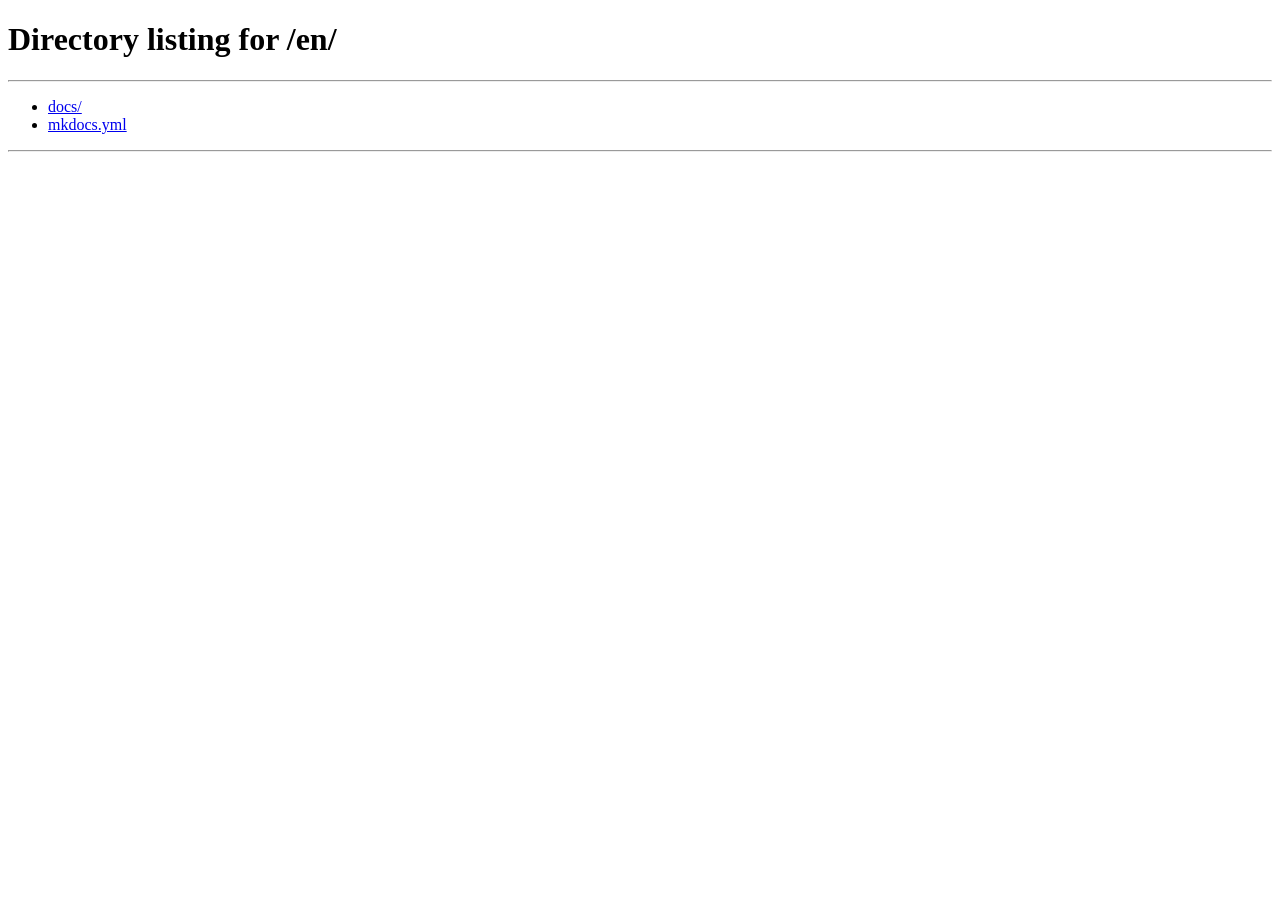
==== index.html @ 01235234 "Add Chinese lang" ====
<!DOCTYPE html>
<html lang="en">
<head>
    <meta charset="UTF-8">
    <meta name="viewport" content="width=device-width, initial-scale=1.0">
    <title>DECIMA-8 — Redirecting...</title>
    <script>
        (function() {
            const locale = navigator.language || navigator.userLanguage;
            const localeLower = locale.toLowerCase();

            // Language preferences in order
            if (localeLower.includes('zh') || localeLower.includes('cn') || localeLower.includes('tw')) {
                // Chinese (Simplified or Traditional)
                window.location.replace('./zh/');
            } else if (localeLower.includes('ru')) {
                // Russian
                window.location.replace('./ru/');
            } else {
                // Default to English for all other locales
                window.location.replace('./en/');
            }
        })();
    </script>
    <style>
        body {
            font-family: -apple-system, BlinkMacSystemFont, 'Segoe UI', Roboto, sans-serif;
            max-width: 600px;
            margin: 50px auto;
            padding: 20px;
            background: #1a1a2e;
            color: #eee;
        }
        h1 { color: #00d9ff; }
        .links { margin-top: 30px; }
        .links a {
            display: block;
            color: #00d9ff;
            text-decoration: none;
            margin: 10px 0;
        }
        .links a:hover { text-decoration: underline; }
    </style>
</head>
<body>
    <h1>🧠 DECIMA-8</h1>
    <p>Redirecting to documentation... / Перенаправление на документацию... / 重定向到文档...</p>
    
    <div class="links">
        <p>Or choose manually / Или выберите вручную / 或手动选择:</p>
        <a href="./ru/">🇷🇺 Русская версия</a>
        <a href="./en/">🇬🇧 English version</a>
        <a href="./zh/">🇨🇳 中文版</a>
    </div>
</body>
</html>
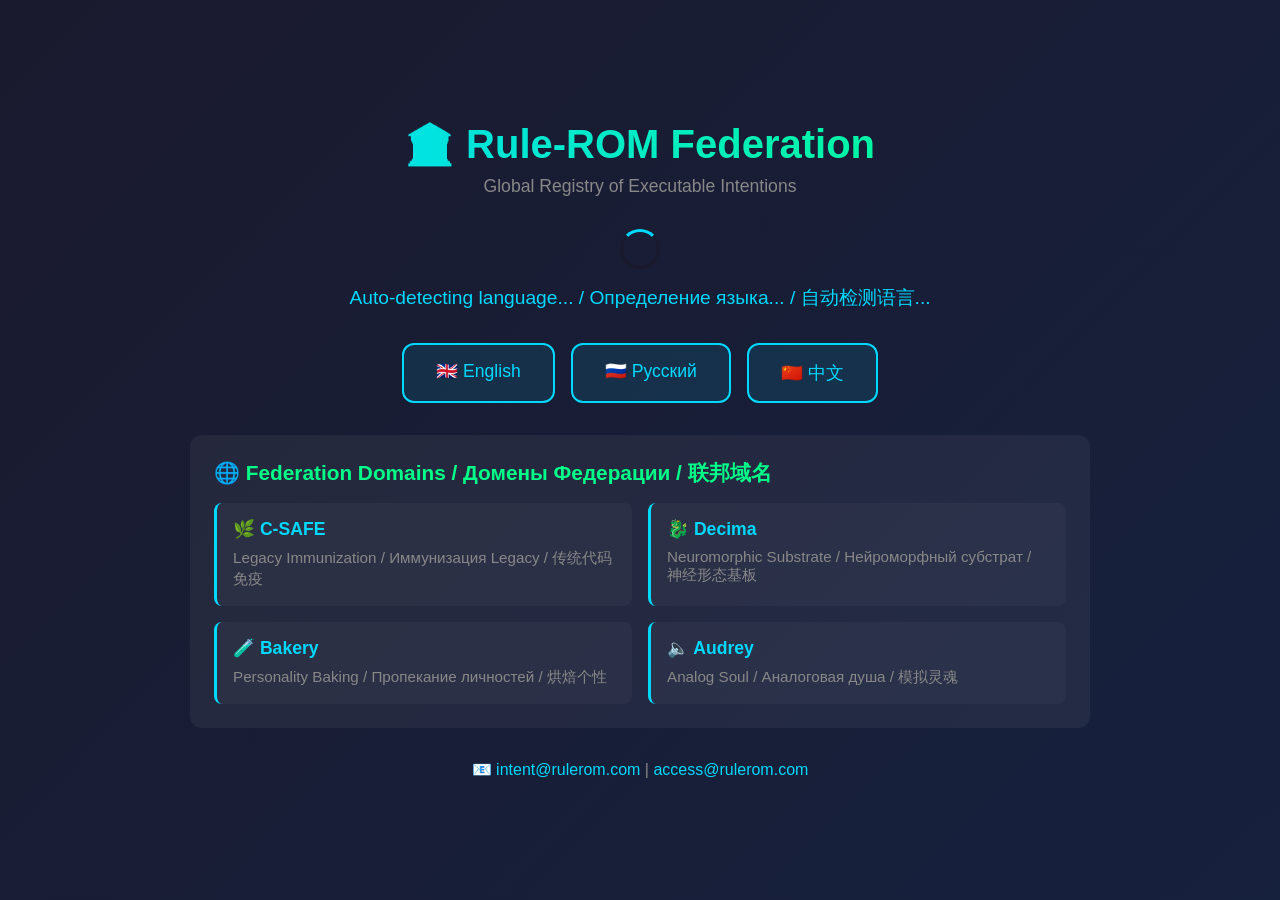
==== commit 9fd7f00e: "Update" ====
--- a/index.html
+++ b/index.html
@@ -3,54 +3,191 @@
 <head>
     <meta charset="UTF-8">
     <meta name="viewport" content="width=device-width, initial-scale=1.0">
-    <title>DECIMA-8 — Redirecting...</title>
-    <script>
-        (function() {
-            const locale = navigator.language || navigator.userLanguage;
-            const localeLower = locale.toLowerCase();
-
-            // Language preferences in order
-            if (localeLower.includes('zh') || localeLower.includes('cn') || localeLower.includes('tw')) {
-                // Chinese (Simplified or Traditional)
-                window.location.replace('./zh/');
-            } else if (localeLower.includes('ru')) {
-                // Russian
-                window.location.replace('./ru/');
-            } else {
-                // Default to English for all other locales
-                window.location.replace('./en/');
-            }
-        })();
-    </script>
+    <title>Rule-ROM Federation 🏛️</title>
     <style>
+        * {
+            margin: 0;
+            padding: 0;
+            box-sizing: border-box;
+        }
         body {
-            font-family: -apple-system, BlinkMacSystemFont, 'Segoe UI', Roboto, sans-serif;
-            max-width: 600px;
-            margin: 50px auto;
-            padding: 20px;
-            background: #1a1a2e;
-            color: #eee;
+            font-family: -apple-system, BlinkMacSystemFont, 'Segoe UI', Roboto, Oxygen, Ubuntu, sans-serif;
+            background: linear-gradient(135deg, #1a1a2e 0%, #16213e 100%);
+            min-height: 100vh;
+            display: flex;
+            align-items: center;
+            justify-content: center;
+            color: #e0e0e0;
+            padding: 1rem;
         }
-        h1 { color: #00d9ff; }
-        .links { margin-top: 30px; }
-        .links a {
-            display: block;
+        .container {
+            text-align: center;
+            max-width: 900px;
+            width: 100%;
+        }
+        h1 {
+            font-size: 2.5rem;
+            margin-bottom: 0.5rem;
+            background: linear-gradient(90deg, #00d9ff, #00ff88);
+            -webkit-background-clip: text;
+            -webkit-text-fill-color: transparent;
+        }
+        .subtitle {
+            font-size: 1.1rem;
+            color: #888;
+            margin-bottom: 2rem;
+        }
+        .loading {
+            font-size: 1.2rem;
+            color: #00d9ff;
+            margin: 1.5rem 0;
+        }
+        .spinner {
+            border: 3px solid #1a1a2e;
+            border-top: 3px solid #00d9ff;
+            border-radius: 50%;
+            width: 40px;
+            height: 40px;
+            animation: spin 1s linear infinite;
+            margin: 1rem auto;
+        }
+        @keyframes spin {
+            0% { transform: rotate(0deg); }
+            100% { transform: rotate(360deg); }
+        }
+        .lang-select {
+            margin: 2rem 0;
+            display: flex;
+            gap: 1rem;
+            justify-content: center;
+            flex-wrap: wrap;
+        }
+        .lang-btn {
+            padding: 1rem 2rem;
+            border: 2px solid #00d9ff;
+            background: rgba(0,217,255,0.1);
+            color: #00d9ff;
+            border-radius: 12px;
+            cursor: pointer;
+            font-size: 1.1rem;
+            transition: all 0.3s;
+            text-decoration: none;
+            display: inline-block;
+        }
+        .lang-btn:hover {
+            background: #00d9ff;
+            color: #1a1a2e;
+            transform: translateY(-2px);
+        }
+        .domains {
+            margin-top: 2rem;
+            text-align: left;
+            background: rgba(255,255,255,0.05);
+            padding: 1.5rem;
+            border-radius: 12px;
+        }
+        .domains h3 {
+            margin-bottom: 1rem;
+            color: #00ff88;
+            font-size: 1.3rem;
+        }
+        .domain-grid {
+            display: grid;
+            grid-template-columns: repeat(auto-fit, minmax(280px, 1fr));
+            gap: 1rem;
+        }
+        .domain-item {
+            padding: 1rem;
+            background: rgba(255,255,255,0.03);
+            border-radius: 8px;
+            border-left: 3px solid #00d9ff;
+        }
+        .domain-item a {
             color: #00d9ff;
             text-decoration: none;
-            margin: 10px 0;
+            font-weight: bold;
+            font-size: 1.1rem;
         }
-        .links a:hover { text-decoration: underline; }
+        .domain-item a:hover {
+            text-decoration: underline;
+        }
+        .domain-item p {
+            color: #888;
+            margin-top: 0.5rem;
+            font-size: 0.95rem;
+        }
+        .contact {
+            margin-top: 2rem;
+            color: #888;
+        }
+        .contact a {
+            color: #00d9ff;
+            text-decoration: none;
+        }
     </style>
 </head>
 <body>
-    <h1>🧠 DECIMA-8</h1>
-    <p>Redirecting to documentation... / Перенаправление на документацию... / 重定向到文档...</p>
+    <div class="container">
+        <h1>🏛️ Rule-ROM Federation</h1>
+        <p class="subtitle">Global Registry of Executable Intentions</p>
+        
+        <div class="loading" id="loading">
+            <div class="spinner"></div>
+            <p>Auto-detecting language... / Определение языка... / 自动检测语言...</p>
+        </div>
+        
+        <div class="lang-select">
+            <a href="/en/" class="lang-btn">🇬🇧 English</a>
+            <a href="/ru/" class="lang-btn">🇷🇺 Русский</a>
+            <a href="/zh/" class="lang-btn">🇨🇳 中文</a>
+        </div>
+        
+        <div class="domains">
+            <h3>🌐 Federation Domains / Домены Федерации / 联邦域名</h3>
+            <div class="domain-grid">
+                <div class="domain-item">
+                    <a href="https://c-safe.rulerom.com">🌿 C-SAFE</a>
+                    <p>Legacy Immunization / Иммунизация Legacy / 传统代码免疫</p>
+                </div>
+                <div class="domain-item">
+                    <a href="https://decima.rulerom.com">🐉 Decima</a>
+                    <p>Neuromorphic Substrate / Нейроморфный субстрат / 神经形态基板</p>
+                </div>
+                <div class="domain-item">
+                    <a href="https://bakery.rulerom.com">🧪 Bakery</a>
+                    <p>Personality Baking / Пропекание личностей / 烘焙个性</p>
+                </div>
+                <div class="domain-item">
+                    <a href="https://audrey.rulerom.com">🔈 Audrey</a>
+                    <p>Analog Soul / Аналоговая душа / 模拟灵魂</p>
+                </div>
+            </div>
+        </div>
+        
+        <div class="contact">
+            <p>📧 <a href="mailto:intent@rulerom.com">intent@rulerom.com</a> | <a href="mailto:access@rulerom.com">access@rulerom.com</a></p>
+        </div>
+    </div>
     
-    <div class="links">
-        <p>Or choose manually / Или выберите вручную / 或手动选择:</p>
-        <a href="./ru/">🇷🇺 Русская версия</a>
-        <a href="./en/">🇬🇧 English version</a>
-        <a href="./zh/">🇨🇳 中文版</a>
-    </div>
+    <script>
+        // Авто-выбор языка на основе Accept-Language
+        (function() {
+            const userLang = navigator.language || navigator.userLanguage;
+            const lang = userLang.split('-')[0].toLowerCase();
+            
+            let redirectUrl = '/en/'; // По умолчанию
+            
+            if (lang === 'ru' || lang === 'uk' || lang === 'be' || lang === 'bg' || lang === 'sr') {
+                redirectUrl = '/ru/';
+            } else if (lang === 'zh' || lang === 'cn' || lang === 'tw') {
+                redirectUrl = '/zh/';
+            }
+            
+            // Редирект через 2 секунды
+            setTimeout(() => {
+                window.location.href = redirectUrl;
+            }, 2000);
+        })();
+    </script>
 </body>
 </html>
